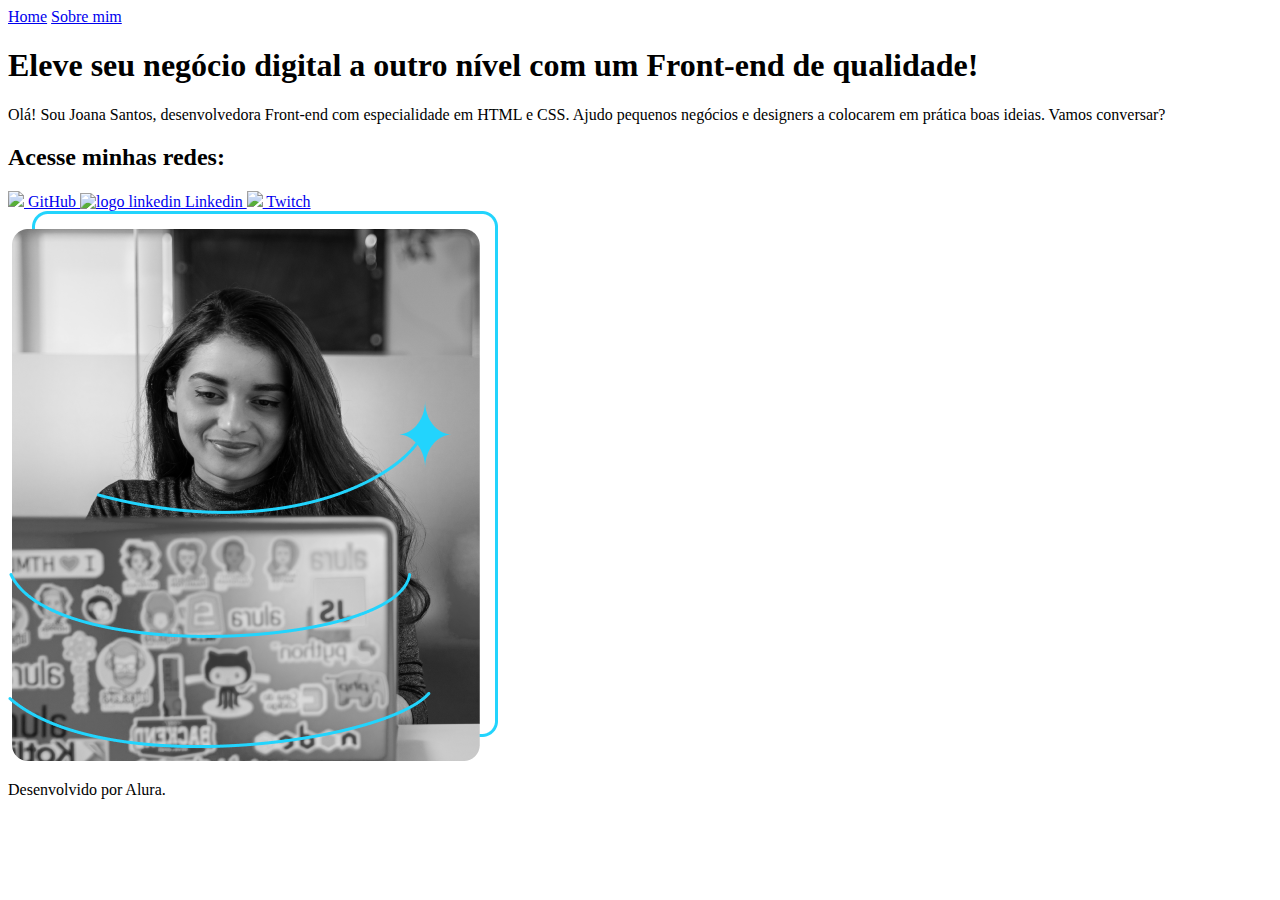
==== index.html @ 65f91b41 "primeiro commit" ====
<!DOCTYPE html>
<html lang="pt-br">

<head>
    <meta charset="UTF-8">
    <meta http-equiv="X-UA-Compatible" content="IE=edge">
    <meta name="viewport" content="width=device-width, initial-scale=1.0">
    <title>Portfolio</title>
    <link rel="stylesheet" href="./styles/style.css">
</head>

<body>
    <header class="cabecalho">
        <nav class="cabecalho__menu">
            <a class="cabecalho__menu__link" href="index.html">Home</a>
            <a class="cabecalho__menu__link" href="about.html">Sobre mim</a>
        </nav>
    </header>
    <main class="apresentacao">
        <section class="apresentacao__conteudo">
            <h1 class="apresentacao__conteudo__titulo">Eleve seu negócio digital a outro nível <strong
                    class="titulo-destaque">com um Front-end de qualidade!</strong></h1>
            <p class="apresentacao__conteudo__texto">Olá! Sou Joana Santos, desenvolvedora Front-end com especialidade
                em HTML e CSS. Ajudo pequenos negócios e designers a colocarem em prática boas ideias. Vamos conversar?
            </p>
            <div class="apresentacao__links">
                <h2  class="apresentacao__links__subtitulo">Acesse minhas redes:
                </h2>

                <a class="apresentacao__links__botao" href="https://github.com/brufullin">
                    <img src="./assets/Logo Github.png"> GitHub
                </a>

                <a class="apresentacao__links__botao" href="https://www.linkedin.com/in/bruna-oliveira-fullin-a698b4168/">
                    <img src="./assets/Logo linkedin.png" alt="logo linkedin"> Linkedin
                </a>

                <a class="apresentacao__links__botao" href="https://www.twitch.tv/guilimadev"> 
                    <img src="./assets/Logo Twitch.png"> Twitch
                </a>

            </div>
        </section>
        <img class="apresentacao__imagem" src="foto.png" alt="Foto da Joana Santos programando">
    </main>
    <footer class="rodape">
        <p> Desenvolvido por Alura. </p>
    </footer>
</body>

</html>
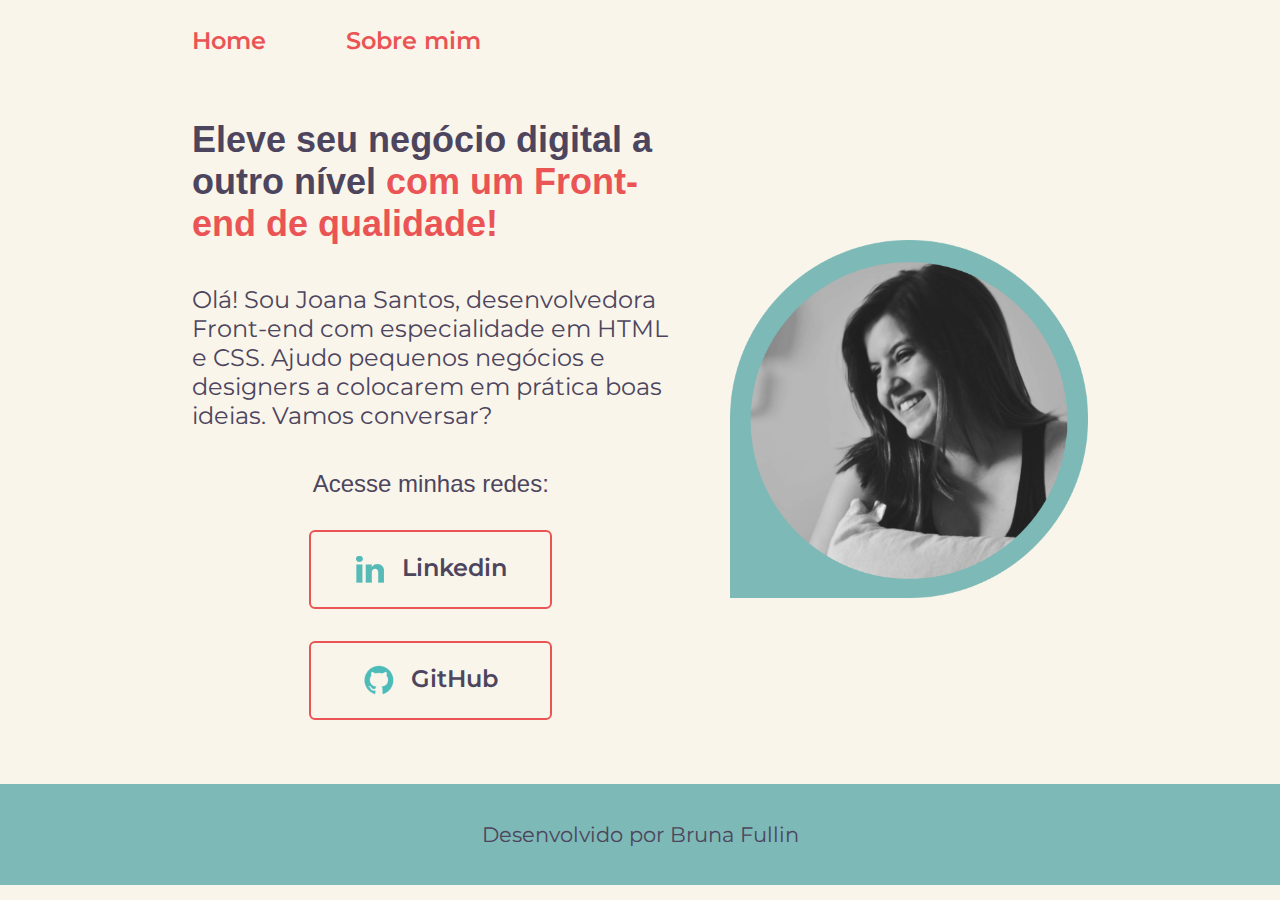
==== commit d7f15d0b: "personalizacao do portfolio" ====
--- a/index.html
+++ b/index.html
@@ -1,51 +1,48 @@
-<!DOCTYPE html>
-<html lang="pt-br">
-
-<head>
-    <meta charset="UTF-8">
-    <meta http-equiv="X-UA-Compatible" content="IE=edge">
-    <meta name="viewport" content="width=device-width, initial-scale=1.0">
-    <title>Portfolio</title>
-    <link rel="stylesheet" href="./styles/style.css">
-</head>
-
-<body>
-    <header class="cabecalho">
-        <nav class="cabecalho__menu">
-            <a class="cabecalho__menu__link" href="index.html">Home</a>
-            <a class="cabecalho__menu__link" href="about.html">Sobre mim</a>
-        </nav>
-    </header>
-    <main class="apresentacao">
-        <section class="apresentacao__conteudo">
-            <h1 class="apresentacao__conteudo__titulo">Eleve seu negócio digital a outro nível <strong
-                    class="titulo-destaque">com um Front-end de qualidade!</strong></h1>
-            <p class="apresentacao__conteudo__texto">Olá! Sou Joana Santos, desenvolvedora Front-end com especialidade
-                em HTML e CSS. Ajudo pequenos negócios e designers a colocarem em prática boas ideias. Vamos conversar?
-            </p>
-            <div class="apresentacao__links">
-                <h2  class="apresentacao__links__subtitulo">Acesse minhas redes:
-                </h2>
-
-                <a class="apresentacao__links__botao" href="https://github.com/brufullin">
-                    <img src="./assets/Logo Github.png"> GitHub
-                </a>
-
-                <a class="apresentacao__links__botao" href="https://www.linkedin.com/in/bruna-oliveira-fullin-a698b4168/">
-                    <img src="./assets/Logo linkedin.png" alt="logo linkedin"> Linkedin
-                </a>
-
-                <a class="apresentacao__links__botao" href="https://www.twitch.tv/guilimadev"> 
-                    <img src="./assets/Logo Twitch.png"> Twitch
-                </a>
-
-            </div>
-        </section>
-        <img class="apresentacao__imagem" src="foto.png" alt="Foto da Joana Santos programando">
-    </main>
-    <footer class="rodape">
-        <p> Desenvolvido por Alura. </p>
-    </footer>
-</body>
-
+<!DOCTYPE html>
+<html lang="pt-br">
+
+<head>
+    <meta charset="UTF-8">
+    <meta http-equiv="X-UA-Compatible" content="IE=edge">
+    <meta name="viewport" content="width=device-width, initial-scale=1.0">
+    <title>Portfolio</title>
+    <link rel="stylesheet" href="./styles/style.css">
+</head>
+
+<body>
+    <header class="cabecalho">
+        <nav class="cabecalho__menu">
+            <a class="cabecalho__menu__link" href="index.html">Home</a>
+            <a class="cabecalho__menu__link" href="about.html">Sobre mim</a>
+        </nav>
+    </header>
+    <main class="apresentacao">
+        <section class="apresentacao__conteudo">
+            <h1 class="apresentacao__conteudo__titulo">Eleve seu negócio digital a outro nível <strong
+                    class="titulo-destaque">com um Front-end de qualidade!</strong></h1>
+            <p class="apresentacao__conteudo__texto">Olá! Sou Joana Santos, desenvolvedora Front-end com especialidade
+                em HTML e CSS. Ajudo pequenos negócios e designers a colocarem em prática boas ideias. Vamos conversar?
+            </p>
+            <div class="apresentacao__links">
+                <h2  class="apresentacao__links__subtitulo">Acesse minhas redes:
+                </h2>
+                
+                <a target="_blank" class="apresentacao__links__botao" href="https://www.linkedin.com/in/bruna-oliveira-fullin-a698b4168/">
+                    <img src="./assets/logo-lkd2.png"> Linkedin
+                </a>
+
+                <a target="_blank" class="apresentacao__links__botao" href="https://github.com/brufullin">
+                    <img src="assets/logo-git.png"> GitHub
+                </a>
+
+
+            </div>
+        </section>
+        <img class="apresentacao__imagem" src="assets/bruna-portfolio.png" alt="Foto da Bruna Fullin sorrindo">
+    </main>
+    <footer class="rodape">
+        <p> Desenvolvido por Bruna Fullin </p>
+    </footer>
+</body>
+
 </html>--- a/styles/style.css
+++ b/styles/style.css
@@ -0,0 +1,149 @@
+@import url('https://fonts.googleapis.com/css2?family=League+Spartan:wght@600&family=Montserrat&display=swap');
+@import url('https://fonts.googleapis.com/css2?family=Montserrat:wght@600&display=swap');
+
+:root {
+    --cor-primaria: #F9F5EB;
+    --cor-secundaria: #4D455D;
+    --cor-terciaria: #EA5455;
+    --cor-rodape: #7DB9B6;
+    --cor-hover: #E4DCCF;
+
+    --fonte-primaria: 'Krona One', sans-serif;
+    --fonte-secundaria: 'Montserrat', sans-serif;
+}
+
+* {
+    margin: 0;
+    padding: 0;
+}
+body {
+    /* height: 100vh; deixar o body ocupando toda a tela */
+    box-sizing: border-box;
+    background-color:  var(--cor-primaria);
+    color: var(--cor-secundaria);
+}
+.cabecalho {
+    padding: 2% 0% 0% 15%;
+    
+}
+
+.cabecalho__menu__link {
+    font-family: var(--fonte-secundaria);
+    font-size: 1.5rem;
+    font-weight: 600;
+    color: var(--cor-terciaria);
+    text-decoration: none;
+
+}
+
+.cabecalho__menu {
+    display: flex;
+    gap: 80px;
+}
+
+.apresentacao {
+    padding: 5% 15%;
+    display: flex;
+    align-items: center;
+    justify-content: space-between;
+    gap: 60px;
+}
+
+.apresentacao__conteudo {
+    width: 60%;
+    display: flex;
+    flex-direction: column;
+    gap: 40px;
+}
+
+.apresentacao__conteudo__titulo {
+    font-size: 2.25rem;
+    font-family: var(--fonte-primaria);
+    font-weight: bold;
+}
+
+.titulo-destaque {
+    color: var(--cor-terciaria);
+}
+
+.apresentacao__conteudo__texto {
+    font-size: 1.5rem;
+    font-family: var(--fonte-secundaria);
+}
+.apresentacao__links {
+    display: flex;
+    flex-direction: column;
+    justify-content: space-between;
+    align-items: center;
+    gap: 32px;
+}
+
+.apresentacao__links__subtitulo {
+    font-family: var(--fonte-primaria);
+    font-weight: 400;
+    font-size: 1.5rem;
+}
+
+.apresentacao__links__botao {
+    display: flex;
+    justify-content: center;
+    gap: 16px;
+    width: 50%;
+    padding: 21.5px 0px;
+    text-align: center;
+    border-radius: 6px;
+    font-size: 1.5rem;
+    font-weight: 600;
+    color: var(--cor-secundaria);
+    text-decoration: none;
+    font-family: var(--fonte-secundaria);
+    border: 2px solid var(--cor-terciaria);
+
+}
+
+.apresentacao__links__botao:hover {
+
+    background-color: var(--cor-hover);
+}
+
+.apresentacao__imagem {
+    width: 40%;
+
+}
+
+.rodape {
+    padding: 3%;
+    color: var(--cor-secundaria);
+    background-color: var(--cor-rodape);
+    text-align: center;
+    font-family: var(--fonte-secundaria);
+    font-size: 1.3rem;
+    font-weight: 400;
+
+}
+
+
+@media (max-width: 1200px) {
+    
+    .cabecalho__menu {
+        justify-content: center;
+    }
+    
+    .cabecalho {
+        padding: 10%;
+
+    }
+
+    .apresentacao {
+        flex-direction: column-reverse;
+        padding: 10%;
+    }
+
+    .apresentacao__conteudo {
+        width: auto;
+    }
+
+    .apresentacao__imagem {
+        width: 60%;
+    }
+} 
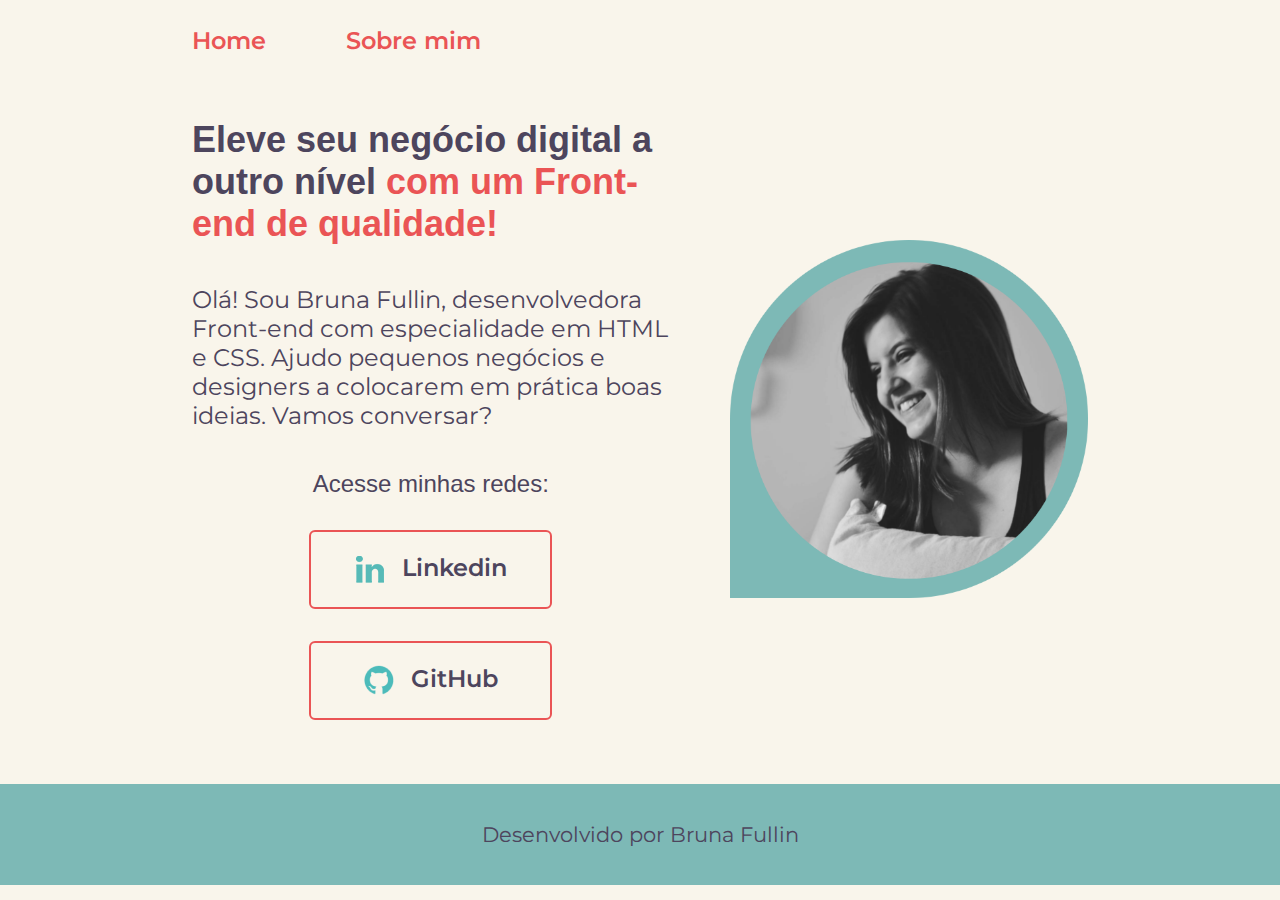
==== commit 402e5dfe: "descricao" ====
--- a/index.html
+++ b/index.html
@@ -20,7 +20,7 @@
         <section class="apresentacao__conteudo">
             <h1 class="apresentacao__conteudo__titulo">Eleve seu negócio digital a outro nível <strong
                     class="titulo-destaque">com um Front-end de qualidade!</strong></h1>
-            <p class="apresentacao__conteudo__texto">Olá! Sou Joana Santos, desenvolvedora Front-end com especialidade
+            <p class="apresentacao__conteudo__texto">Olá! Sou Bruna Fullin, desenvolvedora Front-end com especialidade
                 em HTML e CSS. Ajudo pequenos negócios e designers a colocarem em prática boas ideias. Vamos conversar?
             </p>
             <div class="apresentacao__links">
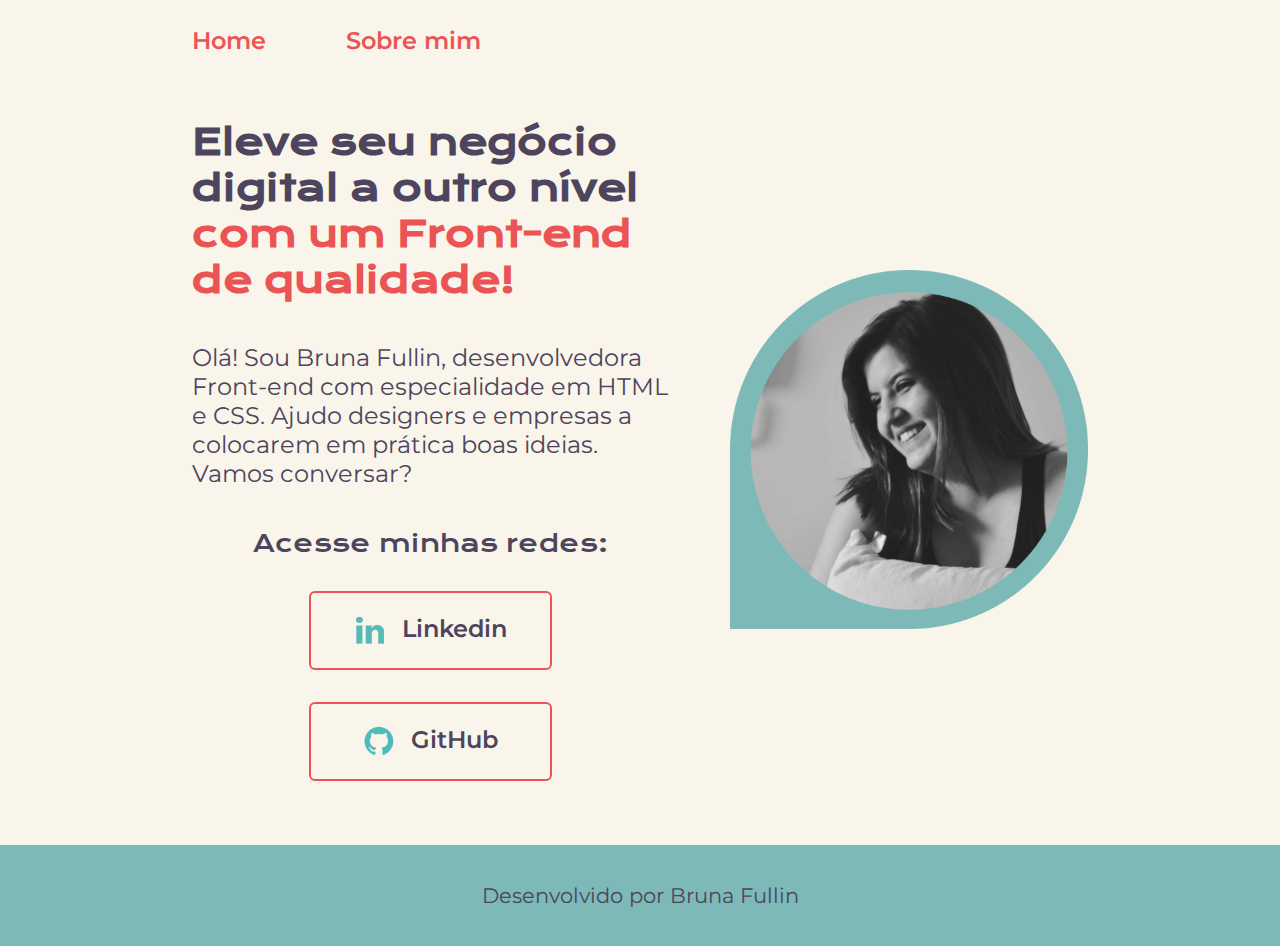
==== commit 5171dcaf: "fonte primaria" ====
--- a/index.html
+++ b/index.html
@@ -21,7 +21,7 @@
             <h1 class="apresentacao__conteudo__titulo">Eleve seu negócio digital a outro nível <strong
                     class="titulo-destaque">com um Front-end de qualidade!</strong></h1>
             <p class="apresentacao__conteudo__texto">Olá! Sou Bruna Fullin, desenvolvedora Front-end com especialidade
-                em HTML e CSS. Ajudo pequenos negócios e designers a colocarem em prática boas ideias. Vamos conversar?
+                em HTML e CSS. Ajudo designers e empresas a colocarem em prática boas ideias. Vamos conversar?
             </p>
             <div class="apresentacao__links">
                 <h2  class="apresentacao__links__subtitulo">Acesse minhas redes:
--- a/styles/style.css
+++ b/styles/style.css
@@ -1,5 +1,6 @@
 @import url('https://fonts.googleapis.com/css2?family=League+Spartan:wght@600&family=Montserrat&display=swap');
 @import url('https://fonts.googleapis.com/css2?family=Montserrat:wght@600&display=swap');
+@import url('https://fonts.googleapis.com/css2?family=Krona+One&display=swap');
 
 :root {
     --cor-primaria: #F9F5EB;
@@ -123,7 +124,7 @@
 }
 
 
-@media (max-width: 1200px) {
+@media (max-width: 1200px){
     
     .cabecalho__menu {
         justify-content: center;
@@ -146,4 +147,8 @@
     .apresentacao__imagem {
         width: 60%;
     }
-} 
+
+    .apresentacao__links__botao {
+        width: 80%;
+    }
+}